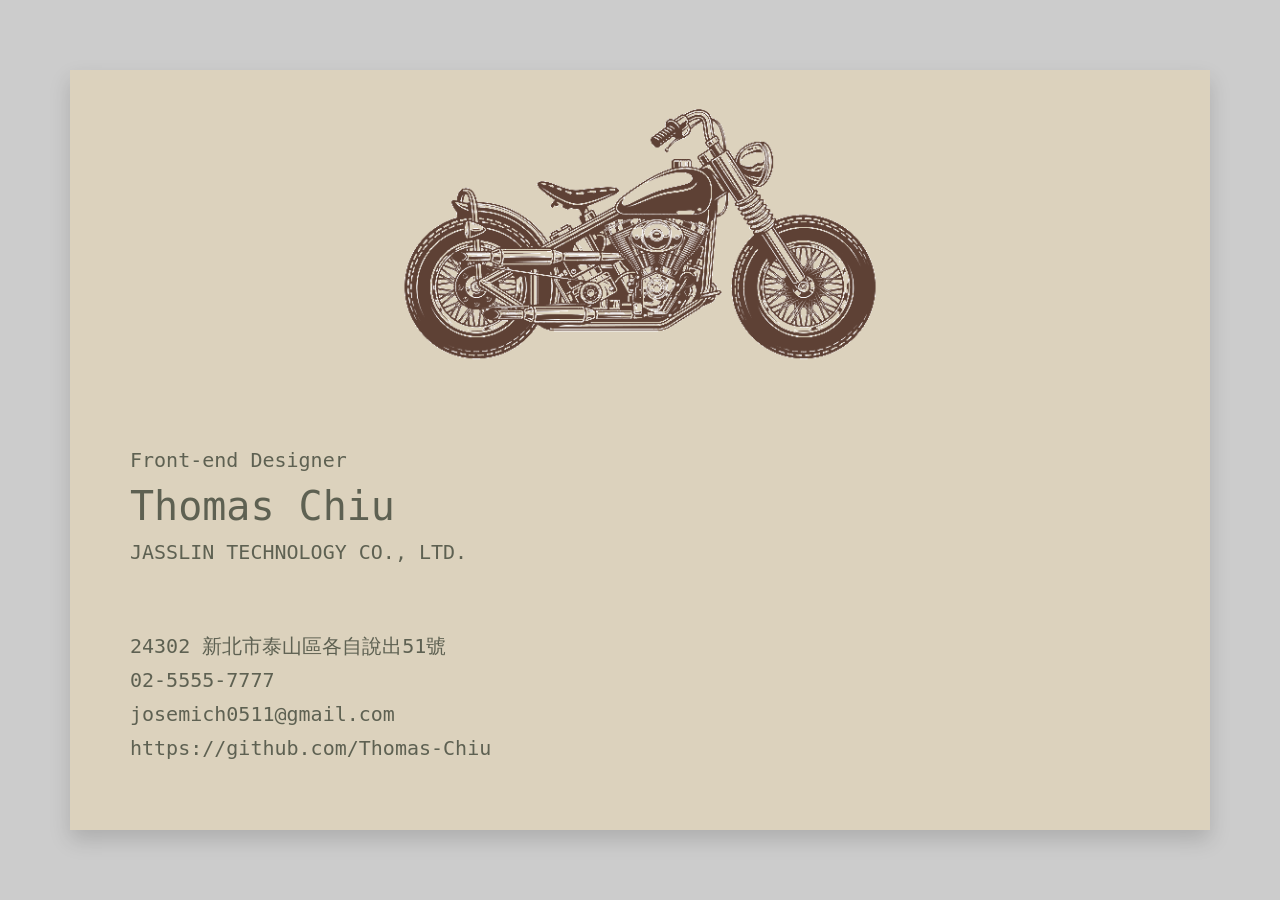
==== business_card.html @ 191046ef "first commit" ====
<!doctype html>
<html lang="en">

<head>
  <!-- Required meta tags -->
  <meta charset="utf-8">
  <meta name="viewport" content="width=device-width, initial-scale=1, shrink-to-fit=no">

  <!-- Bootstrap CSS -->
  <link rel="stylesheet" href="./css/bootstrap.css">
  <link rel="stylesheet" href="./css/style.css">
  <title>My Matchbox Cards</title>
</head>

<body>
  <div class="container d-flex-wrap p-0 shadow" style="background: #DCD2BD;">
    <div class="d-flex">
      <!-- <img class="col-12 col-md-1" src="./Images/biker_logo.png" alt="biker logo"> -->
      <img id="logo" class="col-8 col-md-6 m-auto" src="./Images/biker_logo.png" alt="biker logo">
    </div>
    <div id="content" class="d-flex flex-column p-5">
      <div class="row">
        <h6 class="col-12 col-md-8">Front-end Designer</h6>
        <h2 class="col-12 col-md-8">Thomas Chiu</h2>
        <h6 class="col-12 col-md-8">
          JASSLIN TECHNOLOGY CO., LTD.
        </h6>
      </div>
      <div class="row mt-5">
        <h6 class="col-12 col-md-8">24302 新北市泰山區各自說出51號</h6>
        <h6 class="col-12 col-md-8">02-5555-7777</h6>
        <h6 class="col-12 col-md-12">josemich0511@gmail.com</h6>
        <h6 class="col-12 col-md-8">https://github.com/Thomas-Chiu</h6>
      </div>
    </div>
  </div>




  <!-- Optional JavaScript -->
  <!-- jQuery first, then Popper.js, then Bootstrap JS -->
  <script src="./js/jquery-3.5.1.min.js"></script>
  <script src="./js/popper.min.js"></script>
  <script src="./js/bootstrap.min.js"></script>
</body>

</html>
---- css/style.css ----
* {
  margin: 0;
  padding: 0;
  list-style: none;
  font-family: 'Noto Sans TC', monospace, '微軟正黑體', sans-serif;
  box-sizing: border-box;
  font-size: 1.25rem;
  color: #5e6152;
}

html,
body {
  width: 100%;
  height: 100%;
  background-color: #ccc;
  display: flex;
  justify-content: center;
  align-items: center;
}

#logo {
  padding-top: 1rem;
}
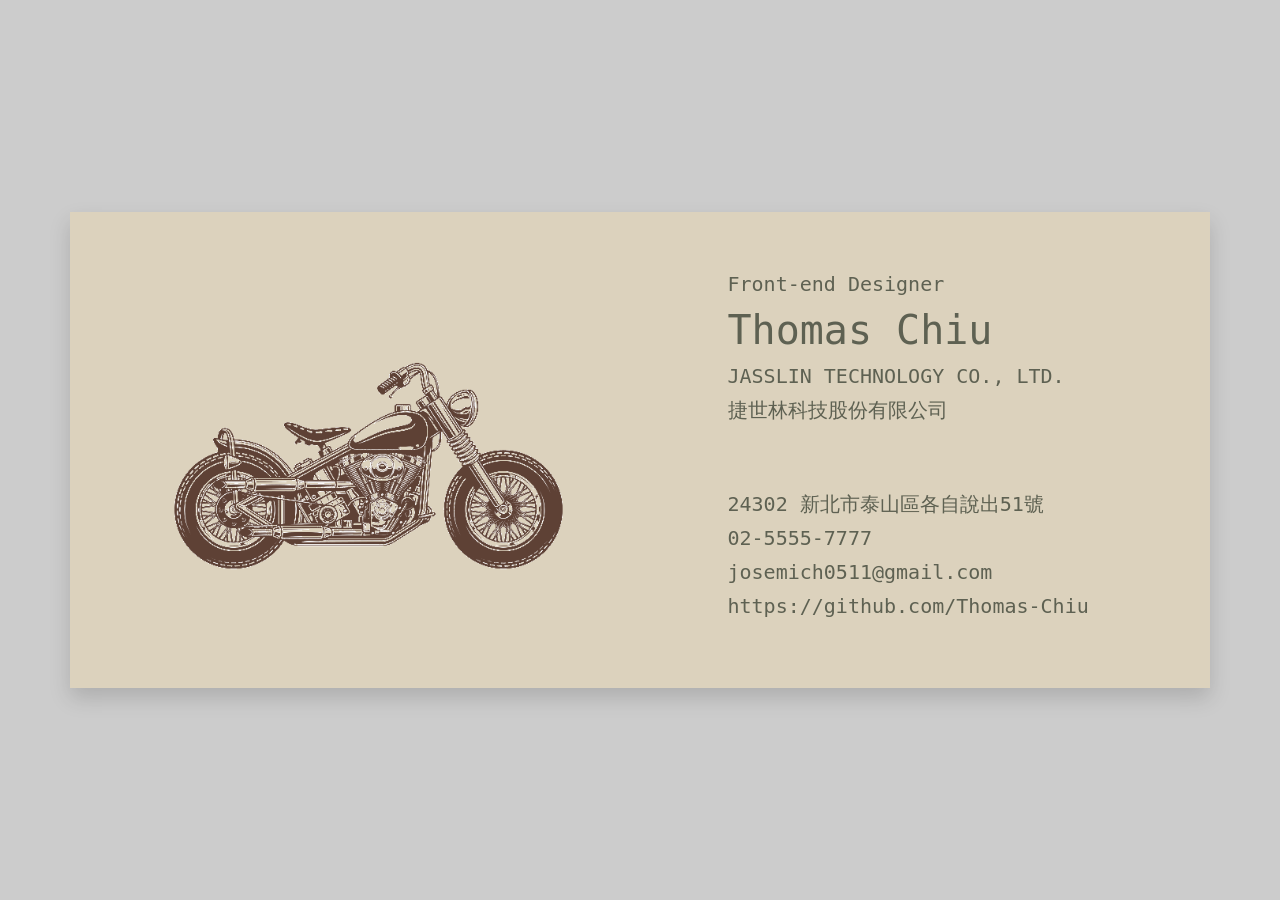
==== commit 6d36f53e: "alpha version 50%" ====
--- a/business_card.html
+++ b/business_card.html
@@ -13,24 +13,27 @@
 </head>
 
 <body>
-  <div class="container d-flex-wrap p-0 shadow" style="background: #DCD2BD;">
-    <div class="d-flex">
-      <!-- <img class="col-12 col-md-1" src="./Images/biker_logo.png" alt="biker logo"> -->
-      <img id="logo" class="col-8 col-md-6 m-auto" src="./Images/biker_logo.png" alt="biker logo">
+  <div class="container d-md-flex p-0 shadow" style="background: #DCD2BD;">
+    <div class="d-flex col-6 col-md-5 m-auto">
+      <img id="logo" class="img-fluid m-auto" src="./Images/biker_logo.png">
     </div>
-    <div id="content" class="d-flex flex-column p-5">
+
+    <div id="content" class="d-flex flex-column p-5 mr-auto">
       <div class="row">
-        <h6 class="col-12 col-md-8">Front-end Designer</h6>
-        <h2 class="col-12 col-md-8">Thomas Chiu</h2>
-        <h6 class="col-12 col-md-8">
-          JASSLIN TECHNOLOGY CO., LTD.
-        </h6>
+        <div class="col-12">
+          <h6>Front-end Designer</h6>
+          <h2>Thomas Chiu</h2>
+          <h6>JASSLIN TECHNOLOGY CO., LTD.</h6>
+          <h6>捷世林科技股份有限公司</h6>
+        </div>
       </div>
       <div class="row mt-5">
-        <h6 class="col-12 col-md-8">24302 新北市泰山區各自說出51號</h6>
-        <h6 class="col-12 col-md-8">02-5555-7777</h6>
-        <h6 class="col-12 col-md-12">josemich0511@gmail.com</h6>
-        <h6 class="col-12 col-md-8">https://github.com/Thomas-Chiu</h6>
+        <div class="col-12">
+          <h6>24302 新北市泰山區各自說出51號</h6>
+          <h6>02-5555-7777</h6>
+          <h6>josemich0511@gmail.com</h6>
+          <h6>https://github.com/Thomas-Chiu</h62>
+        </div>
       </div>
     </div>
   </div>
--- a/css/style.css
+++ b/css/style.css
@@ -19,7 +19,7 @@
 }
 
 #logo {
-  padding-top: 1rem;
+  padding-top: 2rem;
 }
 
 
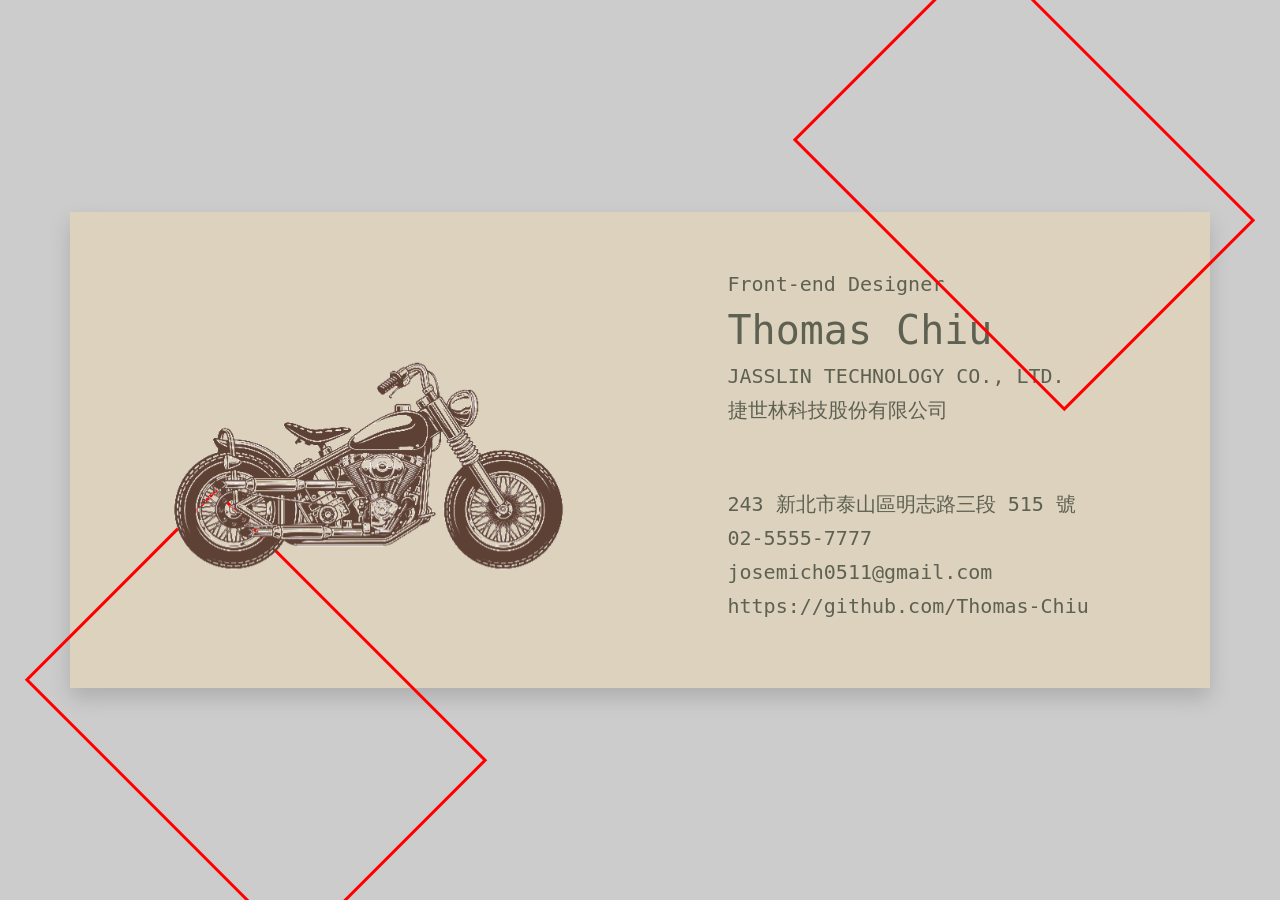
==== commit 1dce28f4: "change address" ====
--- a/business_card.html
+++ b/business_card.html
@@ -14,7 +14,7 @@
 
 <body>
   <div class="container d-md-flex p-0 shadow" style="background: #DCD2BD;">
-    <div class="d-flex col-6 col-md-5 m-auto">
+    <div class="d-flex col-6 col-lg-5 m-auto">
       <img id="logo" class="img-fluid m-auto" src="./Images/biker_logo.png">
     </div>
 
@@ -29,7 +29,7 @@
       </div>
       <div class="row mt-5">
         <div class="col-12">
-          <h6>24302 新北市泰山區各自說出51號</h6>
+          <h6>243 新北市泰山區明志路三段 515 號</h6>
           <h6>02-5555-7777</h6>
           <h6>josemich0511@gmail.com</h6>
           <h6>https://github.com/Thomas-Chiu</h62>
--- a/css/style.css
+++ b/css/style.css
@@ -16,10 +16,33 @@
   display: flex;
   justify-content: center;
   align-items: center;
+  position: relative;
 }
 
 #logo {
   padding-top: 2rem;
 }
 
+@media(min-width: 992px) {
+  .container::before {
+    content: '';
+    width: 30%;
+    height: 30%;
+    border: 3px solid red;
+    transform: rotate(45deg);
+    position: fixed;
+    left: 5%;
+    bottom: 5%;
+  }
 
+  .container::after {
+    content: '';
+    width: 30%;
+    height: 30%;
+    border: 3px solid red;
+    transform: rotate(45deg);
+    position: fixed;
+    top: 5%;
+    right: 5%;
+  }
+}
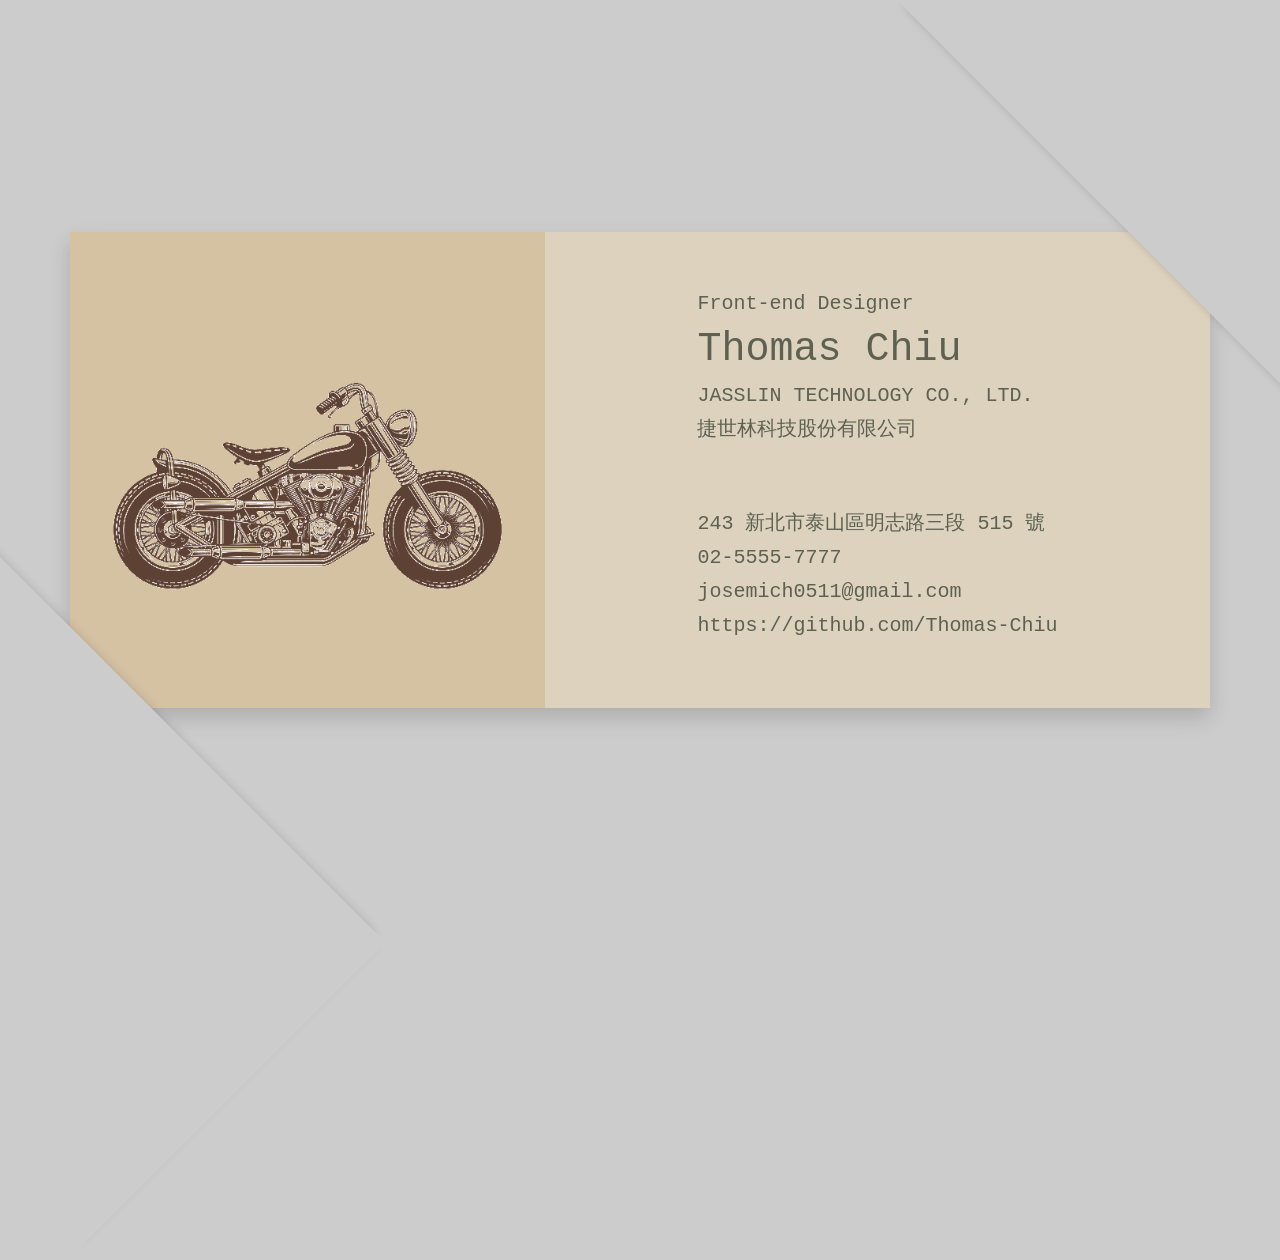
==== commit e5619cdd: "alpha version 100%" ====
--- a/business_card.html
+++ b/business_card.html
@@ -9,16 +9,15 @@
   <!-- Bootstrap CSS -->
   <link rel="stylesheet" href="./css/bootstrap.css">
   <link rel="stylesheet" href="./css/style.css">
-  <title>My Matchbox Cards</title>
+  <title>My Business Cards</title>
 </head>
 
 <body>
   <div class="container d-md-flex p-0 shadow" style="background: #DCD2BD;">
-    <div class="d-flex col-6 col-lg-5 m-auto">
+    <div id="logo_part" class="d-flex col-12 col-md-5">
       <img id="logo" class="img-fluid m-auto" src="./Images/biker_logo.png">
     </div>
-
-    <div id="content" class="d-flex flex-column p-5 mr-auto">
+    <div id="content" class="d-flex flex-column p-5 m-auto">
       <div class="row">
         <div class="col-12">
           <h6>Front-end Designer</h6>
@@ -38,9 +37,6 @@
     </div>
   </div>
 
-
-
-
   <!-- Optional JavaScript -->
   <!-- jQuery first, then Popper.js, then Bootstrap JS -->
   <script src="./js/jquery-3.5.1.min.js"></script>
--- a/css/style.css
+++ b/css/style.css
@@ -15,34 +15,49 @@
   background-color: #ccc;
   display: flex;
   justify-content: center;
-  align-items: center;
+  align-items: flex-start;
   position: relative;
+  margin-top: 1rem;
+}
+
+#logo_part {
+  background: #ccb1897e;
 }
 
 #logo {
   padding-top: 2rem;
 }
 
-@media(min-width: 992px) {
+@media(min-width: 768px) {
+  body {
+    overflow: hidden;
+    align-items: center;
+    margin-top: 0rem;
+  }
+
   .container::before {
     content: '';
-    width: 30%;
-    height: 30%;
-    border: 3px solid red;
+    width: 50%;
+    height: 50%;
+    background: #ccc;
     transform: rotate(45deg);
-    position: fixed;
-    left: 5%;
-    bottom: 5%;
+    box-shadow: 0px -5px 15px -15px #000;
+    position: absolute;
+    left: -25%;
+    bottom: -20%;
+    z-index: 999;
   }
 
   .container::after {
     content: '';
-    width: 30%;
-    height: 30%;
-    border: 3px solid red;
+    width:50%;
+    height: 50%;
+    background: #ccc;
     transform: rotate(45deg);
-    position: fixed;
-    top: 5%;
-    right: 5%;
+    box-shadow: 0px 5px 15px -15px #000;
+    position: absolute;
+    top: -20%;
+    right: -25%;
+    z-index: 999;
   }
 }
